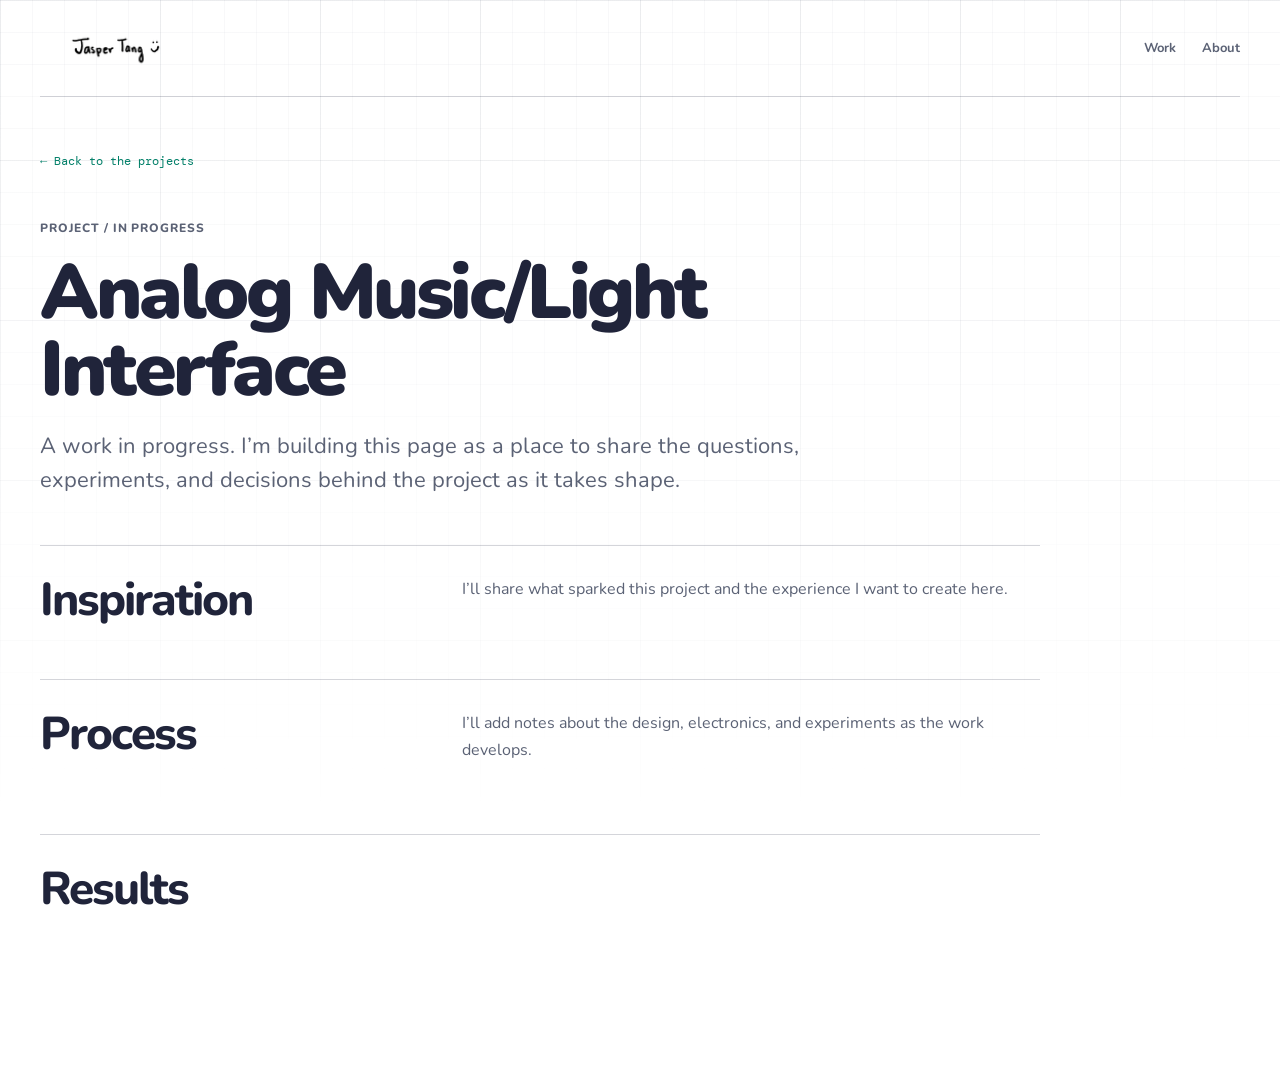
==== projects/analog-music-light-interface.html @ 0d292098 "Polish portfolio and add project pages" ====
<!doctype html>
<html lang="en">
  <head>
    <meta charset="UTF-8" />
    <meta name="viewport" content="width=device-width, initial-scale=1.0" />
    <meta name="description" content="Jasper Tang's in-progress Analog Music/Light Interface." />
    <title>Analog Music/Light Interface — Jasper Tang</title>
    <link rel="preconnect" href="https://fonts.googleapis.com" />
    <link rel="preconnect" href="https://fonts.gstatic.com" crossorigin />
    <link href="https://fonts.googleapis.com/css2?family=DM+Mono&family=Nunito:wght@400;500;600;700;800;900&display=swap" rel="stylesheet" />
    <link rel="stylesheet" href="../styles.css" />
  </head>
  <body>
    <div class="atmosphere" aria-hidden="true"></div>
    <header class="site-header">
      <a class="wordmark" href="../index.html#top" aria-label="Jasper Tang home"><img src="../assets/Jasper Tang.png" alt="" /></a>
      <nav aria-label="Project navigation"><a href="../index.html#work">Work</a><a href="../index.html#about">About</a></nav>
    </header>
    <main class="case-page">
      <a class="case-back" href="../index.html#work">← Back to the projects</a>
      <section class="case-intro">
        <p class="eyebrow">PROJECT / IN PROGRESS</p>
        <h1>Analog Music/Light Interface</h1>
        <p class="case-lead">A work in progress. I’m building this page as a place to share the questions, experiments, and decisions behind the project as it takes shape.</p>
      </section>
      <section class="case-section" aria-labelledby="inspiration-title">
        <div><h2 id="inspiration-title">Inspiration</h2></div>
        <div class="case-section-copy"><p>I’ll share what sparked this project and the experience I want to create here.</p></div>
      </section>
      <section class="case-section" aria-labelledby="process-title">
        <div><h2 id="process-title">Process</h2></div>
        <div class="case-section-copy"><p>I’ll add notes about the design, electronics, and experiments as the work develops.</p></div>
      </section>
      <section class="case-section" aria-labelledby="results-title">
        <div><h2 id="results-title">Results</h2></div>
        <div class="case-section-copy"></div>
      </section>
    </main>
  </body>
</html>
---- styles.css ----
/* Design tokens: shared colors, typography, and surface treatments. */
:root { --ink:#20243a; --base:#fff; --surface-color:rgb(255,255,255); --muted:#5b6275; --line:rgba(42,48,72,.2); --teal:#007f68; --blue:#386bff; --lime:#a8d82a; --coral:#ff604f; --violet:#8958d8; }

/* Global reset and base document styles. */
* { box-sizing:border-box; }
html { scroll-behavior:smooth; }
body { margin:0; overflow-x:hidden; color:var(--ink); background:var(--surface-color); font:16px "Nunito",sans-serif; }
a { color:inherit; text-decoration:none; }

/* Fixed atmospheric layers create a fluid, natural-technology backdrop. */
.atmosphere { position:fixed; z-index:-2; inset:0; overflow:hidden; background:var(--surface-color); }
.atmosphere::after { content:""; position:absolute; inset:0; opacity:.7; background-image:linear-gradient(rgba(63,73,99,.055) 1px,transparent 1px),linear-gradient(90deg,rgba(63,73,99,.055) 1px,transparent 1px),linear-gradient(rgba(63,73,99,.1) 1px,transparent 1px),linear-gradient(90deg,rgba(63,73,99,.1) 1px,transparent 1px); background-size:32px 32px,32px 32px,160px 160px,160px 160px; mask-image:linear-gradient(to bottom,black,transparent 92%); }

/* Shared page width and navigation. */
.site-header, main, footer { width:min(1200px,calc(100% - 48px)); margin:auto; }
.site-header { display:flex; align-items:center; justify-content:space-between; padding:28px 0; border-bottom:1px solid var(--line); }
.wordmark { display:block; width:154px; height:40px; overflow:hidden; }
.wordmark img { display:block; width:100%; height:100%; object-fit:cover; object-position:center; }
nav { display:flex; gap:26px; color:var(--muted); font:700 13px "Nunito",sans-serif; }
nav a:hover, .footer-bottom a:hover { color:var(--teal); }

/* A rounder typeface softens the portfolio while keeping the technical details crisp. */
.hero { position:relative; isolation:isolate; min-height:680px; display:flex; flex-direction:column; justify-content:center; padding:85px 0 115px; }
.hero::after { content:""; position:absolute; z-index:0; top:0; bottom:0; left:50%; width:100vw; transform:translateX(-50%); pointer-events:none; background:none; }
.hero > :not(.hero-art) { position:relative; z-index:1; }
.hero-art { position:absolute; z-index:0; top:0; bottom:0; left:50%; width:100vw; height:100%; transform:translateX(-50%); object-fit:cover; opacity:0; transition:opacity .8s ease; }
.hero-art.is-ready { opacity:1; }
.eyebrow,.project-number,.project-type { margin:0; color:var(--muted); font:800 12px/1.2 "Nunito",sans-serif; letter-spacing:.08em; text-transform:uppercase; }
.status-dot { display:inline-block; width:7px; height:7px; margin:0 7px 1px 0; border-radius:50%; background:var(--lime); box-shadow:0 0 12px var(--lime); }
h1,h2,h3,p { margin-top:0; }
h1 { max-width:760px; margin:18px 0; font:900 clamp(42px,6vw,78px)/1 "Nunito",sans-serif; letter-spacing:-.045em; }
h1 em { color:var(--teal); font-style:italic; text-shadow:0 0 35px rgba(64,225,192,.28); }
.hero h1,.hero h1 em,.hero > .eyebrow,.hero-copy { color:#fff; }
.hero h1 em { text-shadow:0 2px 18px rgba(0,0,0,.22); }
.hero-copy { max-width:640px; margin:0 0 30px; color:var(--muted); font-size:16px; line-height:1.5; }
.hero .hero-copy { color:#fff; }
.text-link { width:fit-content; border-bottom:1px solid var(--teal); padding-bottom:7px; color:var(--teal); font:700 14px "Nunito",sans-serif; }
.text-link span { display:inline-block; margin-left:12px; transition:transform .2s ease; }
.hero-actions { display:flex; align-items:flex-start; flex-direction:column; gap:15px; }
.hero-actions .text-link { color:#fff; border-color:rgba(255,255,255,.82); transition:color .2s ease,border-color .2s ease,transform .2s ease; }
.hero-actions .text-link:hover { color:var(--lime); border-color:var(--lime); transform:translateX(4px); }
.hero-actions .text-link:hover span { transform:translate(3px,-2px); }
.hero-actions .text-link:focus-visible { outline:2px solid #fff; outline-offset:5px; }

/* Work grid and reusable project cards. */
/* Projects inherit the same reactive backdrop, so the page changes as one whole surface. */
.work { position:relative; z-index:0; padding:100px 0 120px; border-top:1px solid var(--line); }
.section-heading,.about { display:grid; grid-template-columns:1fr 2fr; gap:24px; }
.section-heading { margin-bottom:48px; }
h2 { margin-bottom:0; font:800 clamp(36px,5vw,61px)/1.06 "Nunito",sans-serif; letter-spacing:-.045em; }

/* One roomy, image-forward card per project keeps the portfolio easy to scan. */
.project-list { display:grid; gap:18px; width:100%; margin:16px 0 20px; }
.project-card { --project-accent:#267d68; --preview-start:#e0f4ec; --preview-end:#c2e7da; display:grid; grid-template-columns:minmax(0,.9fr) minmax(0,1.1fr); align-items:stretch; min-height:230px; overflow:hidden; border:1px solid rgba(42,48,72,.13); border-radius:24px; color:var(--ink); background:rgba(255,255,255,.86); box-shadow:0 12px 28px rgba(33,43,78,.07); text-decoration:none; transition:transform .22s ease,border-color .22s ease,box-shadow .22s ease; }
a.project-card:hover { transform:translateY(-3px); border-color:color-mix(in srgb,var(--project-accent),white 55%); box-shadow:0 18px 34px rgba(33,43,78,.12); }
.project-card:focus-visible { outline:3px solid var(--project-accent); outline-offset:4px; }
.project-card-copy { display:flex; align-items:flex-start; justify-content:center; flex-direction:column; padding:clamp(22px,4vw,42px); }
.project-card-status { margin-bottom:12px; border-radius:999px; padding:5px 10px; color:#fff; background:var(--project-accent); font:800 11px/1 "Nunito",sans-serif; letter-spacing:.1em; }
.project-card-title { max-width:14ch; margin:0; font:800 clamp(24px,3.1vw,36px)/1.12 "Nunito",sans-serif; letter-spacing:-.035em; }
.project-card-year { margin:9px 0 0; color:var(--muted); font:700 14px/1.3 "Nunito",sans-serif; }
.project-card-preview { position:relative; isolation:isolate; min-height:230px; margin:0; overflow:hidden; background:linear-gradient(135deg,var(--preview-start),var(--preview-end)); }
.project-card-preview::before { position:absolute; z-index:0; inset:0; content:""; background:radial-gradient(ellipse at 78% 22%,rgba(255,255,255,.75),transparent 42%),radial-gradient(ellipse at 15% 88%,rgba(255,255,255,.28),transparent 54%); }
.project-card-image { position:absolute; z-index:1; inset:0; width:100%; height:100%; object-fit:cover; opacity:0; transition:opacity .35s ease,transform .45s ease; }
.project-card-image.is-ready { opacity:1; }
a.project-card:hover .project-card-image.is-ready { transform:scale(1.025); }
.project-card-image.is-ready + .project-card-placeholder { opacity:0; }
.project-card-placeholder { position:absolute; z-index:2; inset:0; display:flex; align-items:center; justify-content:center; flex-direction:column; gap:8px; padding:18px; color:var(--project-accent); text-align:center; transition:opacity .25s ease; }
.project-card-placeholder span { font:800 13px "Nunito",sans-serif; letter-spacing:.06em; text-transform:uppercase; }
.project-card-placeholder small { color:var(--muted); font:12px "Nunito",sans-serif; overflow-wrap:anywhere; }
.project-card--analog { --project-accent:#8a5a9f; --preview-start:#f2e8f6; --preview-end:#ded0eb; }
.project-card--heat { --project-accent:#ca654c; --preview-start:#fff0dc; --preview-end:#f8d1b0; }
.project-card--synth { --project-accent:#a44fa0; --preview-start:#f7e9f6; --preview-end:#e7c9ed; }
.project-card--neutrino { --project-accent:#337c9d; --preview-start:#e4f4f4; --preview-end:#c4e0e9; }
.project-card--physics { --project-accent:#536cc0; --preview-start:#eaf0ff; --preview-end:#d2dcf7; }

/* About and contact sections. */
.about { display:block; padding:65px 0 70px; border-top:1px solid var(--line); }
.about-content { position:relative; display:grid; grid-template-columns:minmax(145px,.62fr) minmax(0,2fr) minmax(145px,.62fr); align-items:center; gap:clamp(24px,4vw,58px); }
.now-section .about-content { display:block; }
.about-copy { max-width:900px; margin:0 auto; text-align:center; }
.about h2 { max-width:900px; margin:14px auto 30px; }
.about-copy > p:not(.eyebrow) { max-width:700px; margin:0 auto 30px; color:var(--muted); font-size:18px; line-height:1.55; }
.about-copy .text-link { margin-inline:auto; }
/* Photos flank the intro; JPGs replace the colorful graph-paper placeholders when added. */
.about-photo { position:relative; width:100%; height:clamp(170px,20vw,260px); margin:0; overflow:hidden; border:0; background:#f2f4fa; box-shadow:none; }
.about-photo--left,.about-photo--right { border-radius:0; transform:none; }
.about-photo > img { display:block; width:100%; height:100%; object-fit:cover; }
.about-photo .photo-upload { position:absolute; inset:0; opacity:0; transition:opacity .35s ease; }
.photo-upload.is-ready { opacity:1; }

/* Origin lab: a tactile, self-contained window into the first physics simulation. */
.origin-lab { display:grid; grid-template-columns:minmax(0,1.15fr) minmax(260px,.85fr); align-items:center; gap:56px; padding:25px 0 70px; }
.lab-stage { position:relative; min-height:420px; overflow:hidden; border:1px solid rgba(42,48,72,.24); background:linear-gradient(145deg,rgba(255,255,255,.94),rgba(233,238,247,.94)); box-shadow:inset 0 0 80px rgba(56,107,255,.06),0 18px 45px rgba(33,43,78,.08); }
.lab-stage::before { content:""; position:absolute; inset:0; pointer-events:none; background-image:linear-gradient(rgba(56,75,118,.09) 1px,transparent 1px),linear-gradient(90deg,rgba(56,75,118,.09) 1px,transparent 1px); background-size:32px 32px; mask-image:linear-gradient(to bottom,black,transparent); }
#physics-canvas { position:absolute; inset:0; width:100%; height:100%; cursor:crosshair; touch-action:none; }
.lab-hud { position:absolute; z-index:1; top:17px; left:18px; right:18px; display:flex; justify-content:space-between; color:var(--muted); font:10px "DM Mono",monospace; letter-spacing:.05em; pointer-events:none; }
.lab-prompt { position:absolute; z-index:1; bottom:18px; left:18px; color:var(--muted); font:10px "DM Mono",monospace; letter-spacing:.04em; pointer-events:none; }
.lab-reset { position:absolute; z-index:2; right:17px; bottom:13px; border:1px solid rgba(42,48,72,.3); padding:7px 9px; color:var(--ink); background:rgba(255,255,255,.88); font:10px "DM Mono",monospace; cursor:pointer; }
.lab-reset:hover { color:#041311; background:var(--teal); }
.lab-story h2 { margin:14px 0 25px; font-size:clamp(31px,3.4vw,48px); }
.lab-story > p:not(.eyebrow) { color:var(--muted); line-height:1.58; }

/* The CUDA chapter faces inward: narrative left, a ready-to-fill GIF stage right. */
.heat-story { display:grid; grid-template-columns:minmax(0,1.05fr) minmax(280px,.95fr); align-items:center; gap:44px; padding:25px 0 70px; }
.heat-story-copy { max-width:680px; }
.heat-story h2 { margin:14px 0 25px; font-size:clamp(34px,4.2vw,54px); }
.heat-story-copy > p:not(.eyebrow) { color:var(--muted); line-height:1.58; }
.heat-visual { position:relative; display:grid; min-height:365px; margin:0; overflow:hidden; place-items:center; border:1px solid rgba(42,48,72,.24); background:radial-gradient(ellipse at 50% 48%,rgba(255,96,79,.2),transparent 38%),linear-gradient(145deg,rgba(255,255,255,.96),rgba(233,238,247,.94)); box-shadow:inset 0 0 80px rgba(56,107,255,.06),0 18px 45px rgba(33,43,78,.08); }
.heat-visual::before { position:absolute; inset:0; content:""; pointer-events:none; background-image:linear-gradient(rgba(56,75,118,.08) 1px,transparent 1px),linear-gradient(90deg,rgba(56,75,118,.08) 1px,transparent 1px); background-size:32px 32px; mask-image:linear-gradient(to bottom,black,transparent); }
.heat-gif { position:absolute; inset:0; width:100%; height:100%; object-fit:contain; background:#080e1b; opacity:0; transition:opacity .4s ease; }
.heat-gif.is-ready { opacity:1; }
.heat-gif-placeholder { z-index:1; display:flex; align-items:center; flex-direction:column; gap:14px; color:var(--ink); font:10px "DM Mono",monospace; letter-spacing:.08em; text-align:center; }
.heat-gif-placeholder small { color:var(--muted); font-size:9px; letter-spacing:.02em; }
.heat-gif.is-ready + .heat-gif-placeholder { opacity:0; }
.heat-pulse { width:94px; height:94px; border:1px solid rgba(255,174,102,.8); border-radius:50%; background:radial-gradient(circle,rgba(255,184,91,.78),rgba(232,95,61,.2) 52%,transparent 72%); box-shadow:0 0 42px rgba(242,129,69,.3); animation:heat-pulse 3s ease-in-out infinite alternate; }
@keyframes heat-pulse { to { transform:scale(1.18); opacity:.65; } }
@media (min-width:721px) and (max-width:900px) { .about-content { grid-template-columns:minmax(105px,.45fr) minmax(0,2fr) minmax(105px,.45fr); gap:22px; } .about-photo { height:175px; } .origin-lab,.heat-story { grid-template-columns:1fr; gap:24px; } }

footer { padding:70px 0 28px; border-top:1px solid var(--line); }
.footer-contact-links { display:grid; grid-template-columns:repeat(3,minmax(0,1fr)); width:min(100%,840px); margin:24px auto 90px; gap:12px; color:var(--muted); }
.footer-contact-links a { display:flex; align-items:center; justify-content:center; flex-direction:column; min-height:76px; padding:10px 12px; border:1px solid var(--line); font:700 13px "Nunito",sans-serif; text-align:center; transition:color .2s ease,border-color .2s ease,background .2s ease; }
.footer-contact-links a:hover { color:var(--teal); border-color:var(--teal); background:rgba(0,127,104,.04); }
.footer-contact-links small { margin-top:6px; color:var(--muted); font:600 12px "Nunito",sans-serif; overflow-wrap:anywhere; }
.footer-bottom { display:flex; align-items:center; justify-content:space-between; color:var(--muted); font:600 13px "Nunito",sans-serif; }
.footer-bottom div { display:flex; gap:24px; }

/* Shared project detail-page styles. */
.case-page { padding:52px 0 110px; }
.case-back { display:inline-block; margin-bottom:52px; color:var(--teal); font:12px "DM Mono",monospace; }
.case-back:hover { color:var(--violet); }
.case-intro { max-width:850px; margin-bottom:48px; }
.case-intro h1 { max-width:820px; margin:20px 0; }
.case-lead { max-width:760px; color:var(--muted); font-size:clamp(18px,2vw,22px); line-height:1.55; }
.case-section { display:grid; grid-template-columns:minmax(220px,.8fr) minmax(0,1.2fr); gap:36px; max-width:1000px; margin:0 0 54px; padding:30px 0 0; border-top:1px solid var(--line); }
.case-section h2 { margin:0; font-size:clamp(30px,4vw,46px); }
.case-section-copy { color:var(--muted); line-height:1.7; }
.case-section-copy p:first-child { margin-top:0; }
.case-result { display:grid; grid-template-columns:minmax(0,1.15fr) minmax(220px,.85fr); align-items:center; gap:32px; }
.case-result .case-visual,.case-result .case-physics-stage { width:100%; min-height:360px; margin:0; }
.case-result-copy { color:var(--muted); line-height:1.7; }
.case-result-copy h3 { margin:0 0 12px; color:var(--ink); font:800 24px "Nunito",sans-serif; }
.case-github { display:inline-flex; align-items:center; gap:10px; margin-top:10px; border-bottom:1px solid var(--teal); padding-bottom:7px; color:var(--teal); font:12px "DM Mono",monospace; }
.case-github:hover { color:var(--violet); border-color:var(--violet); }
.case-media-placeholder { position:relative; display:grid; min-height:360px; padding:28px; overflow:hidden; place-items:center; border:1px dashed rgba(42,48,72,.32); background:linear-gradient(145deg,rgba(255,255,255,.94),rgba(233,238,247,.94)); color:var(--muted); text-align:center; }
.case-demo-gif { position:absolute; inset:0; width:100%; height:100%; object-fit:contain; opacity:0; transition:opacity .35s ease; }
.case-demo-gif.is-ready { opacity:1; }
.case-demo-gif.is-ready + .case-demo-fallback { opacity:0; }
.case-demo-fallback { position:relative; z-index:1; transition:opacity .25s ease; }
.case-media-placeholder span { color:var(--ink); font:11px "DM Mono",monospace; letter-spacing:.08em; text-transform:uppercase; }
.case-media-placeholder small { max-width:300px; line-height:1.6; }
.case-visual { max-width:1000px; min-height:460px; }
.case-physics-stage { min-height:460px; }
.case-notes { display:grid; grid-template-columns:1fr 1fr; gap:44px; max-width:1000px; margin-top:74px; padding-top:26px; border-top:1px solid var(--line); }
.case-notes h2 { margin-top:15px; font-size:clamp(30px,4vw,48px); }
.case-notes > p { color:var(--muted); line-height:1.7; }
.photo-notes { position:relative; display:flex; align-items:center; justify-content:center; gap:24px; min-height:370px; overflow:hidden; border:1px solid var(--line); background-color:#fff; background-image:linear-gradient(rgba(63,73,99,.06) 1px,transparent 1px),linear-gradient(90deg,rgba(63,73,99,.06) 1px,transparent 1px); background-size:32px 32px; }
.photo-notes > .eyebrow { position:absolute; right:20px; bottom:16px; }
.photo-note { display:grid; place-items:center; width:170px; height:170px; padding:16px; color:#fff; font:12px/1.45 "DM Mono",monospace; letter-spacing:.06em; text-align:center; transform:rotate(-7deg); box-shadow:0 12px 24px rgba(32,36,58,.14); }
.photo-note--blue { background:var(--blue); }
.photo-note--coral { background:var(--coral); transform:rotate(5deg) translateY(-22px); }
.photo-note--lime { color:var(--ink); background:var(--lime); transform:rotate(-3deg) translateY(14px); }

/* Compact single-column layout for phones. */
@media (max-width:720px) { .site-header,main,footer { width:min(100% - 32px,1200px); } .hero { min-height:570px; padding:70px 0; } .hero h1,.hero-copy,.hero-actions,.hero > .eyebrow { max-width:100%; } .section-heading,.about,.origin-lab,.heat-story { grid-template-columns:1fr; gap:18px; } .about { padding:80px 0; } .about-content { grid-template-columns:1fr 1fr; gap:20px 14px; } .about-copy { grid-column:1 / -1; grid-row:1; } .about-photo { height:180px; } .about-photo--left { grid-column:1; grid-row:2; } .about-photo--right { grid-column:2; grid-row:2; } .origin-lab { padding:10px 0 85px; } .lab-stage { min-height:350px; } .heat-story { padding:10px 0 85px; } .heat-visual { min-height:290px; } .case-page { padding:34px 0 70px; } .case-back { margin-bottom:32px; } .case-notes { grid-template-columns:1fr; gap:12px; margin-top:48px; } .case-section,.case-result { grid-template-columns:1fr; gap:18px; } .case-section { margin-bottom:40px; } .case-result .case-visual,.case-result .case-physics-stage,.case-media-placeholder { min-height:290px; } .case-visual,.case-physics-stage { min-height:340px; } .photo-notes { min-height:460px; flex-wrap:wrap; gap:12px; padding:25px 14px 65px; } .photo-note { width:130px; height:130px; font-size:10px; } .footer-contact-links { margin-bottom:65px; gap:8px; } .footer-contact-links a { padding:10px 6px; font-size:10px; } .footer-contact-links small { font-size:8px; } .footer-bottom { align-items:flex-start; flex-direction:column; gap:18px; } }

/* Keep the narrative sections close enough to read as one story. */
@media (max-width:720px) {
  .about { padding:50px 0; }
  .origin-lab,.heat-story { padding-bottom:50px; }

}

@media (max-width:720px) {
  .project-card { grid-template-columns:minmax(0,.9fr) minmax(0,1.1fr); min-height:185px; border-radius:18px; }
  .project-card-copy { padding:16px; }
  .project-card-title { font-size:clamp(20px,5vw,27px); }
  .project-card-preview { min-height:185px; }
  .project-card-placeholder { padding:10px; }
  .project-card-placeholder small { font-size:10px; }
  .footer-contact-links a { font-size:11px; }
}
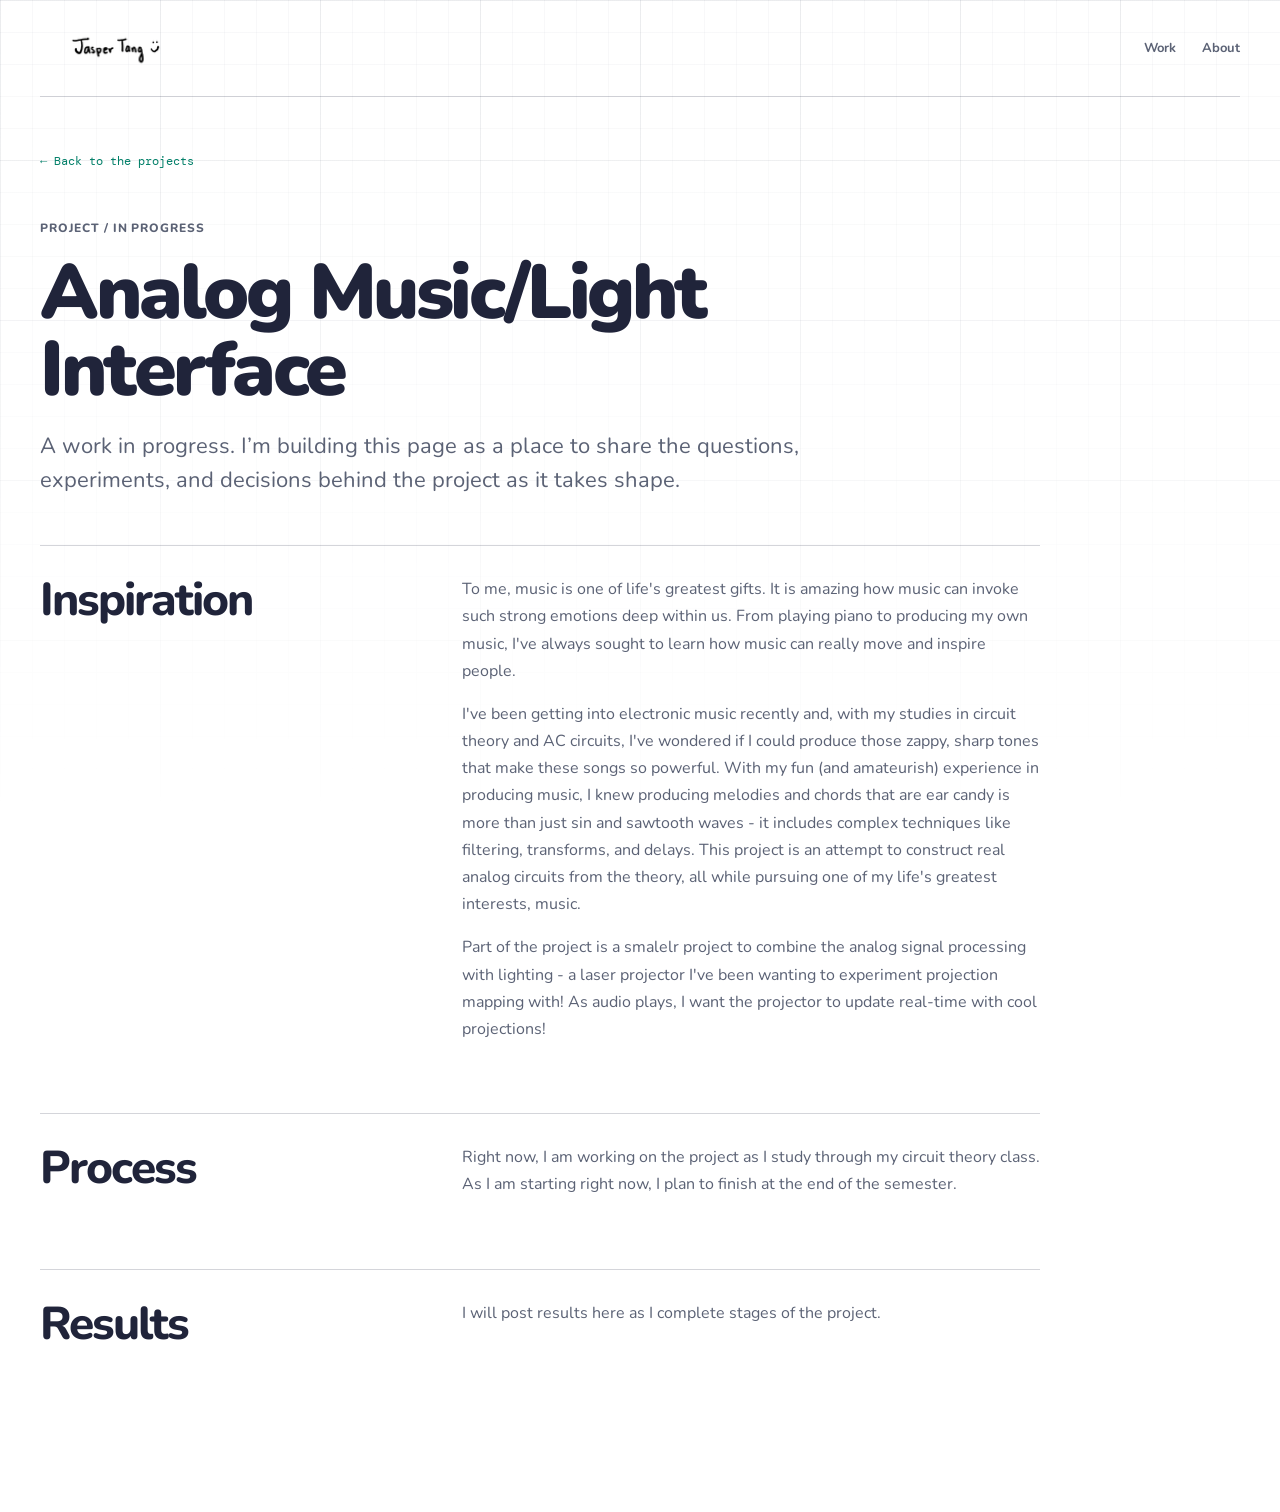
==== commit 61de2ee6: "Commit remaining portfolio updates" ====
--- a/projects/analog-music-light-interface.html
+++ b/projects/analog-music-light-interface.html
@@ -25,15 +25,22 @@
       </section>
       <section class="case-section" aria-labelledby="inspiration-title">
         <div><h2 id="inspiration-title">Inspiration</h2></div>
-        <div class="case-section-copy"><p>I’ll share what sparked this project and the experience I want to create here.</p></div>
+        <div class="case-section-copy"><p>To me, music is one of life's greatest gifts. It is amazing how music can invoke such strong emotions deep within us. From playing piano to producing my own music, I've always sought to learn how music can really move and inspire people.</p>
+            <p> I've been getting into electronic music recently and, with my studies in circuit theory and AC circuits, I've wondered if I could produce those zappy, sharp tones that make these songs so powerful. With my fun (and amateurish) experience in producing music, I knew producing melodies and chords that are ear candy is more than just sin and sawtooth waves - it includes complex techniques like filtering, transforms, and delays. This project is an attempt to construct real analog circuits from the theory, all while pursuing one of my life's greatest interests, music. 
+            </p>
+            <p> Part of the project is a smalelr project to combine the analog signal processing with lighting - a laser projector I've been wanting to experiment projection mapping with! As audio plays, I want the projector to update real-time with cool projections!  
+            </p>
+        </div>
       </section>
       <section class="case-section" aria-labelledby="process-title">
         <div><h2 id="process-title">Process</h2></div>
-        <div class="case-section-copy"><p>I’ll add notes about the design, electronics, and experiments as the work develops.</p></div>
+        <div class="case-section-copy"><p>Right now, I am working on the project as I study through my circuit theory class. As I am starting right now, I plan to finish at the end of the semester. </p></div>
       </section>
       <section class="case-section" aria-labelledby="results-title">
         <div><h2 id="results-title">Results</h2></div>
-        <div class="case-section-copy"></div>
+        <div class="case-section-copy"><p>
+            I will post results here as I complete stages of the project.
+            </p></div>
       </section>
     </main>
   </body>
--- a/styles.css
+++ b/styles.css
@@ -75,6 +75,7 @@
 
 /* About and contact sections. */
 .about { display:block; padding:65px 0 70px; border-top:1px solid var(--line); }
+.about > .about-content { display:block; }
 .about-content { position:relative; display:grid; grid-template-columns:minmax(145px,.62fr) minmax(0,2fr) minmax(145px,.62fr); align-items:center; gap:clamp(24px,4vw,58px); }
 .now-section .about-content { display:block; }
 .about-copy { max-width:900px; margin:0 auto; text-align:center; }
@@ -135,6 +136,8 @@
 .case-section h2 { margin:0; font-size:clamp(30px,4vw,46px); }
 .case-section-copy { color:var(--muted); line-height:1.7; }
 .case-section-copy p:first-child { margin-top:0; }
+.spreadsheet-embed { width:100%; min-height:440px; margin-top:24px; overflow:hidden; border:1px solid var(--line); border-radius:14px; background:#fff; box-shadow:0 12px 28px rgba(33,43,78,.07); }
+.spreadsheet-embed iframe { display:block; width:100%; height:440px; border:0; }
 .case-result { display:grid; grid-template-columns:minmax(0,1.15fr) minmax(220px,.85fr); align-items:center; gap:32px; }
 .case-result .case-visual,.case-result .case-physics-stage { width:100%; min-height:360px; margin:0; }
 .case-result-copy { color:var(--muted); line-height:1.7; }
@@ -161,7 +164,7 @@
 .photo-note--lime { color:var(--ink); background:var(--lime); transform:rotate(-3deg) translateY(14px); }
 
 /* Compact single-column layout for phones. */
-@media (max-width:720px) { .site-header,main,footer { width:min(100% - 32px,1200px); } .hero { min-height:570px; padding:70px 0; } .hero h1,.hero-copy,.hero-actions,.hero > .eyebrow { max-width:100%; } .section-heading,.about,.origin-lab,.heat-story { grid-template-columns:1fr; gap:18px; } .about { padding:80px 0; } .about-content { grid-template-columns:1fr 1fr; gap:20px 14px; } .about-copy { grid-column:1 / -1; grid-row:1; } .about-photo { height:180px; } .about-photo--left { grid-column:1; grid-row:2; } .about-photo--right { grid-column:2; grid-row:2; } .origin-lab { padding:10px 0 85px; } .lab-stage { min-height:350px; } .heat-story { padding:10px 0 85px; } .heat-visual { min-height:290px; } .case-page { padding:34px 0 70px; } .case-back { margin-bottom:32px; } .case-notes { grid-template-columns:1fr; gap:12px; margin-top:48px; } .case-section,.case-result { grid-template-columns:1fr; gap:18px; } .case-section { margin-bottom:40px; } .case-result .case-visual,.case-result .case-physics-stage,.case-media-placeholder { min-height:290px; } .case-visual,.case-physics-stage { min-height:340px; } .photo-notes { min-height:460px; flex-wrap:wrap; gap:12px; padding:25px 14px 65px; } .photo-note { width:130px; height:130px; font-size:10px; } .footer-contact-links { margin-bottom:65px; gap:8px; } .footer-contact-links a { padding:10px 6px; font-size:10px; } .footer-contact-links small { font-size:8px; } .footer-bottom { align-items:flex-start; flex-direction:column; gap:18px; } }
+@media (max-width:720px) { .site-header,main,footer { width:min(100% - 32px,1200px); } .hero { min-height:570px; padding:70px 0; } .hero h1,.hero-copy,.hero-actions,.hero > .eyebrow { max-width:100%; } .section-heading,.about,.origin-lab,.heat-story { grid-template-columns:1fr; gap:18px; } .about { padding:80px 0; } .about-content { grid-template-columns:1fr 1fr; gap:20px 14px; } .about-copy { grid-column:1 / -1; grid-row:1; } .about-photo { height:180px; } .about-photo--left { grid-column:1; grid-row:2; } .about-photo--right { grid-column:2; grid-row:2; } .origin-lab { padding:10px 0 85px; } .lab-stage { min-height:350px; } .heat-story { padding:10px 0 85px; } .heat-visual { min-height:290px; } .case-page { padding:34px 0 70px; } .case-back { margin-bottom:32px; } .case-notes { grid-template-columns:1fr; gap:12px; margin-top:48px; } .case-section,.case-result { grid-template-columns:1fr; gap:18px; } .case-section { margin-bottom:40px; } .case-result .case-visual,.case-result .case-physics-stage,.case-media-placeholder { min-height:290px; } .case-visual,.case-physics-stage { min-height:340px; } .spreadsheet-embed { min-height:360px; } .spreadsheet-embed iframe { height:360px; } .photo-notes { min-height:460px; flex-wrap:wrap; gap:12px; padding:25px 14px 65px; } .photo-note { width:130px; height:130px; font-size:10px; } .footer-contact-links { margin-bottom:65px; gap:8px; } .footer-contact-links a { padding:10px 6px; font-size:10px; } .footer-contact-links small { font-size:8px; } .footer-bottom { align-items:flex-start; flex-direction:column; gap:18px; } }
 
 /* Keep the narrative sections close enough to read as one story. */
 @media (max-width:720px) {
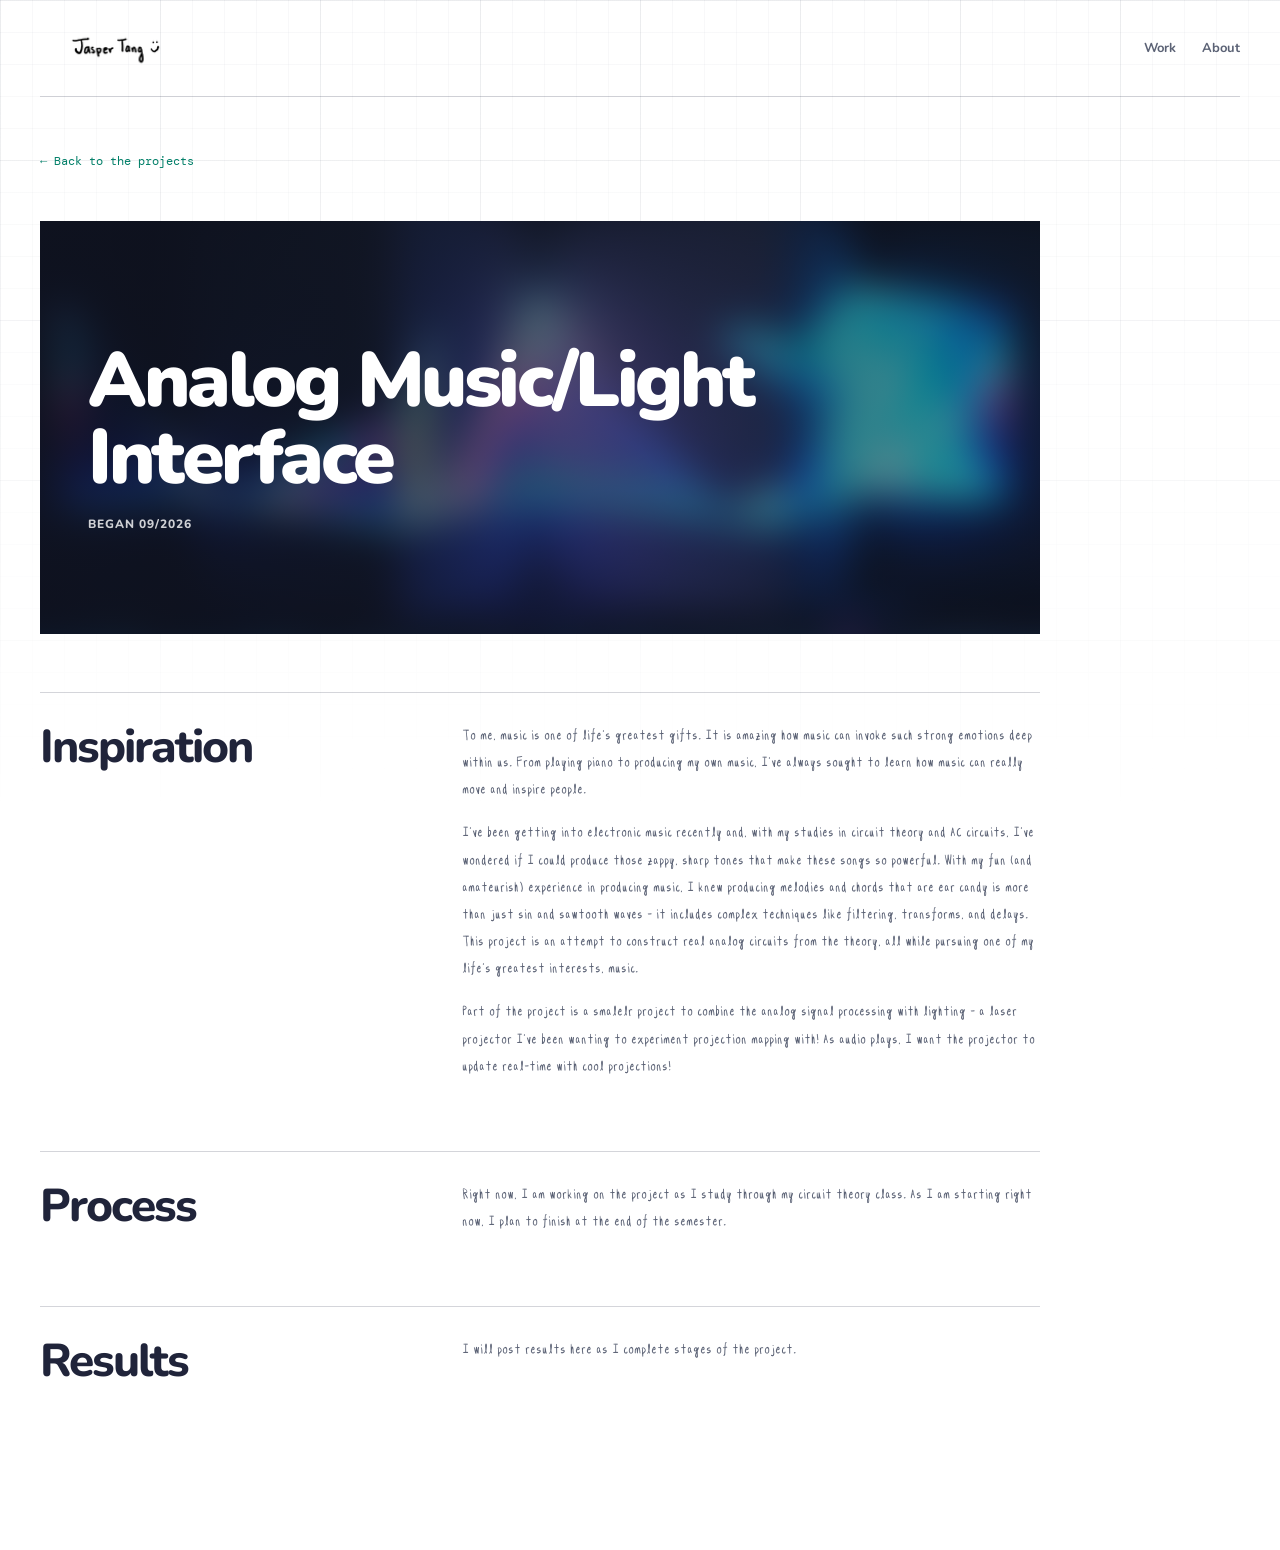
==== commit ad034c34: "Add portfolio project media and local editor" ====
--- a/projects/analog-music-light-interface.html
+++ b/projects/analog-music-light-interface.html
@@ -1,27 +1,25 @@
 <!doctype html>
-<html lang="en">
-  <head>
-    <meta charset="UTF-8" />
-    <meta name="viewport" content="width=device-width, initial-scale=1.0" />
-    <meta name="description" content="Jasper Tang's in-progress Analog Music/Light Interface." />
+<html lang="en"><head>
+    <meta charset="UTF-8">
+    <meta name="viewport" content="width=device-width, initial-scale=1.0">
+    <meta name="description" content="Jasper Tang's in-progress Analog Music/Light Interface.">
     <title>Analog Music/Light Interface — Jasper Tang</title>
-    <link rel="preconnect" href="https://fonts.googleapis.com" />
-    <link rel="preconnect" href="https://fonts.gstatic.com" crossorigin />
-    <link href="https://fonts.googleapis.com/css2?family=DM+Mono&family=Nunito:wght@400;500;600;700;800;900&display=swap" rel="stylesheet" />
-    <link rel="stylesheet" href="../styles.css" />
+    <link rel="preconnect" href="https://fonts.googleapis.com">
+    <link rel="preconnect" href="https://fonts.gstatic.com" crossorigin="">
+    <link href="https://fonts.googleapis.com/css2?family=DM+Mono&amp;family=Nunito:wght@400;500;600;700;800;900&amp;display=swap" rel="stylesheet">
+    <link rel="stylesheet" href="../styles.css">
   </head>
   <body>
     <div class="atmosphere" aria-hidden="true"></div>
     <header class="site-header">
-      <a class="wordmark" href="../index.html#top" aria-label="Jasper Tang home"><img src="../assets/Jasper Tang.png" alt="" /></a>
+      <a class="wordmark" href="../index.html#top" aria-label="Jasper Tang home"><img src="../assets/Jasper Tang.png" alt=""></a>
       <nav aria-label="Project navigation"><a href="../index.html#work">Work</a><a href="../index.html#about">About</a></nav>
     </header>
     <main class="case-page">
       <a class="case-back" href="../index.html#work">← Back to the projects</a>
-      <section class="case-intro">
-        <p class="eyebrow">PROJECT / IN PROGRESS</p>
+      <section class="case-intro" style="--case-image: url('../assets/analog-music-light-interface.jpg')">
         <h1>Analog Music/Light Interface</h1>
-        <p class="case-lead">A work in progress. I’m building this page as a place to share the questions, experiments, and decisions behind the project as it takes shape.</p>
+        <p class="eyebrow">Began 09/2026</p>
       </section>
       <section class="case-section" aria-labelledby="inspiration-title">
         <div><h2 id="inspiration-title">Inspiration</h2></div>
@@ -43,5 +41,6 @@
             </p></div>
       </section>
     </main>
-  </body>
-</html>
+  
+
+<span id="PING_CONTENT_PUSH_NOTIFICATION" style="display: none;"></span><span id="PING_CONTENT_PUSH_NOTIFICATION" style="display: none;"></span></body></html>
--- a/styles.css
+++ b/styles.css
@@ -1,10 +1,12 @@
 /* Design tokens: shared colors, typography, and surface treatments. */
 :root { --ink:#20243a; --base:#fff; --surface-color:rgb(255,255,255); --muted:#5b6275; --line:rgba(42,48,72,.2); --teal:#007f68; --blue:#386bff; --lime:#a8d82a; --coral:#ff604f; --violet:#8958d8; }
+@font-face { font-family:"Jaspersfont"; src:url("assets/fonts/Jaspersfont-Regular.otf") format("opentype"); font-style:normal; font-weight:400; font-display:swap; }
 
 /* Global reset and base document styles. */
 * { box-sizing:border-box; }
 html { scroll-behavior:smooth; }
 body { margin:0; overflow-x:hidden; color:var(--ink); background:var(--surface-color); font:16px "Nunito",sans-serif; }
+p:not(.eyebrow),.case-section-copy,.case-result-copy,.slides-hint,.video-feature-link,.project-card-placeholder small,.footer-contact-links small { font-family:"Jaspersfont","Nunito",sans-serif; }
 a { color:inherit; text-decoration:none; }
 
 /* Fixed atmospheric layers create a fluid, natural-technology backdrop. */
@@ -108,11 +110,11 @@
 .heat-story-copy > p:not(.eyebrow) { color:var(--muted); line-height:1.58; }
 .heat-visual { position:relative; display:grid; min-height:365px; margin:0; overflow:hidden; place-items:center; border:1px solid rgba(42,48,72,.24); background:radial-gradient(ellipse at 50% 48%,rgba(255,96,79,.2),transparent 38%),linear-gradient(145deg,rgba(255,255,255,.96),rgba(233,238,247,.94)); box-shadow:inset 0 0 80px rgba(56,107,255,.06),0 18px 45px rgba(33,43,78,.08); }
 .heat-visual::before { position:absolute; inset:0; content:""; pointer-events:none; background-image:linear-gradient(rgba(56,75,118,.08) 1px,transparent 1px),linear-gradient(90deg,rgba(56,75,118,.08) 1px,transparent 1px); background-size:32px 32px; mask-image:linear-gradient(to bottom,black,transparent); }
-.heat-gif { position:absolute; inset:0; width:100%; height:100%; object-fit:contain; background:#080e1b; opacity:0; transition:opacity .4s ease; }
-.heat-gif.is-ready { opacity:1; }
-.heat-gif-placeholder { z-index:1; display:flex; align-items:center; flex-direction:column; gap:14px; color:var(--ink); font:10px "DM Mono",monospace; letter-spacing:.08em; text-align:center; }
-.heat-gif-placeholder small { color:var(--muted); font-size:9px; letter-spacing:.02em; }
-.heat-gif.is-ready + .heat-gif-placeholder { opacity:0; }
+.heat-image { position:absolute; inset:0; width:100%; height:100%; object-fit:contain; background:#080e1b; opacity:0; transition:opacity .4s ease; }
+.heat-image.is-ready { opacity:1; }
+.heat-image-placeholder { z-index:1; display:flex; align-items:center; flex-direction:column; gap:14px; color:var(--ink); font:10px "DM Mono",monospace; letter-spacing:.08em; text-align:center; }
+.heat-image-placeholder small { color:var(--muted); font-size:9px; letter-spacing:.02em; }
+.heat-image.is-ready + .heat-image-placeholder { opacity:0; }
 .heat-pulse { width:94px; height:94px; border:1px solid rgba(255,174,102,.8); border-radius:50%; background:radial-gradient(circle,rgba(255,184,91,.78),rgba(232,95,61,.2) 52%,transparent 72%); box-shadow:0 0 42px rgba(242,129,69,.3); animation:heat-pulse 3s ease-in-out infinite alternate; }
 @keyframes heat-pulse { to { transform:scale(1.18); opacity:.65; } }
 @media (min-width:721px) and (max-width:900px) { .about-content { grid-template-columns:minmax(105px,.45fr) minmax(0,2fr) minmax(105px,.45fr); gap:22px; } .about-photo { height:175px; } .origin-lab,.heat-story { grid-template-columns:1fr; gap:24px; } }
@@ -129,9 +131,12 @@
 .case-page { padding:52px 0 110px; }
 .case-back { display:inline-block; margin-bottom:52px; color:var(--teal); font:12px "DM Mono",monospace; }
 .case-back:hover { color:var(--violet); }
-.case-intro { max-width:850px; margin-bottom:48px; }
-.case-intro h1 { max-width:820px; margin:20px 0; }
-.case-lead { max-width:760px; color:var(--muted); font-size:clamp(18px,2vw,22px); line-height:1.55; }
+.case-intro { position:relative; isolation:isolate; max-width:1000px; margin:0 0 58px; padding:clamp(62px,8vw,110px) clamp(24px,4vw,48px); overflow:hidden; background:#252a3b; color:#fff; }
+.case-intro::before { position:absolute; z-index:-2; inset:-24px; content:""; background-image:var(--case-image,linear-gradient(135deg,#283049,#42506e)); background-position:center; background-size:cover; filter:blur(18px) saturate(1.15); transform:scale(1.06); }
+.case-intro::after { position:absolute; z-index:-1; inset:0; content:""; background:linear-gradient(100deg,rgba(16,20,35,.84),rgba(22,28,48,.48)); }
+.case-intro .eyebrow { color:rgba(255,255,255,.8); }
+.case-intro h1 { max-width:820px; margin:20px 0; color:#fff; }
+.case-lead { max-width:760px; color:rgba(255,255,255,.84); font-size:clamp(18px,2vw,22px); line-height:1.55; }
 .case-section { display:grid; grid-template-columns:minmax(220px,.8fr) minmax(0,1.2fr); gap:36px; max-width:1000px; margin:0 0 54px; padding:30px 0 0; border-top:1px solid var(--line); }
 .case-section h2 { margin:0; font-size:clamp(30px,4vw,46px); }
 .case-section-copy { color:var(--muted); line-height:1.7; }
@@ -151,6 +156,34 @@
 .case-demo-fallback { position:relative; z-index:1; transition:opacity .25s ease; }
 .case-media-placeholder span { color:var(--ink); font:11px "DM Mono",monospace; letter-spacing:.08em; text-transform:uppercase; }
 .case-media-placeholder small { max-width:300px; line-height:1.6; }
+.slides-section { max-width:1000px; margin-top:76px; padding-top:30px; border-top:1px solid var(--line); }
+.slides-heading { display:flex; align-items:end; justify-content:space-between; gap:24px; margin-bottom:22px; }
+.slides-heading h2 { margin:12px 0 0; font-size:clamp(30px,4vw,46px); }
+.slides-frame-wrap { overflow:hidden; border:1px solid rgba(42,48,72,.2); border-radius:12px; background:#e9eef7; box-shadow:0 18px 45px rgba(33,43,78,.1); }
+.slides-frame-wrap iframe { display:block; width:100%; height:min(72vw,760px); min-height:500px; border:0; background:#fff; }
+.slides-hint { color:var(--muted); font-size:14px; }
+.slides-hint a { color:var(--teal); text-decoration:underline; text-underline-offset:3px; }
+.video-feature { max-width:1000px; margin-top:76px; padding-top:30px; border-top:1px solid var(--line); }
+.video-feature-heading { margin-bottom:22px; }
+.video-feature-heading h2 { margin:12px 0 0; font-size:clamp(30px,4vw,46px); }
+.video-frame-wrap { overflow:hidden; border:1px solid rgba(42,48,72,.2); border-radius:12px; background:#151923; box-shadow:0 18px 45px rgba(33,43,78,.1); }
+.video-frame-wrap iframe { display:block; width:100%; aspect-ratio:16 / 9; border:0; }
+.video-feature-link { color:var(--muted); font-size:14px; }
+.video-feature-link a { color:var(--teal); text-decoration:underline; text-underline-offset:3px; }
+@media (max-width:720px) { .video-feature { margin-top:56px; } }
+.case-section--results .results-media { grid-column:1 / -1; display:grid; gap:36px; margin-top:8px; }
+.results-media .scan-feature,.results-media .video-feature { max-width:none; margin:0; padding:0; border:0; }
+.scan-feature-heading h3,.video-feature-heading h3 { margin:12px 0 8px; font-size:clamp(26px,3.5vw,38px); }
+.results-media .case-result-copy { padding-top:22px; border-top:1px solid var(--line); }
+.scan-feature { max-width:1000px; margin-top:76px; padding-top:30px; border-top:1px solid var(--line); }
+.scan-feature-heading { margin-bottom:22px; }
+.scan-feature-heading h2 { margin:12px 0 8px; font-size:clamp(30px,4vw,46px); }
+.scan-feature-heading > p:last-child { margin:0; color:var(--muted); }
+.scan-viewer { position:relative; height:clamp(380px,58vw,650px); overflow:hidden; border:1px solid rgba(42,48,72,.2); border-radius:12px; background:#eef1f7; box-shadow:0 18px 45px rgba(33,43,78,.1); }
+.scan-viewer canvas { display:block; width:100%; height:100%; touch-action:none; }
+.scan-status { position:absolute; top:50%; left:50%; margin:0; padding:12px 16px; border:1px solid rgba(42,48,72,.14); border-radius:999px; background:rgba(255,255,255,.84); color:var(--muted); font:11px "DM Mono",monospace; transform:translate(-50%,-50%); }
+.scan-hint { position:absolute; right:16px; bottom:14px; padding:8px 10px; border-radius:4px; background:rgba(255,255,255,.76); color:var(--muted); font:9px "DM Mono",monospace; letter-spacing:.06em; pointer-events:none; }
+@media (max-width:720px) { .scan-feature { margin-top:56px; } .scan-viewer { height:68vh; min-height:360px; max-height:520px; } .scan-hint { right:9px; bottom:9px; font-size:8px; } }
 .case-visual { max-width:1000px; min-height:460px; }
 .case-physics-stage { min-height:460px; }
 .case-notes { display:grid; grid-template-columns:1fr 1fr; gap:44px; max-width:1000px; margin-top:74px; padding-top:26px; border-top:1px solid var(--line); }
@@ -164,7 +197,8 @@
 .photo-note--lime { color:var(--ink); background:var(--lime); transform:rotate(-3deg) translateY(14px); }
 
 /* Compact single-column layout for phones. */
-@media (max-width:720px) { .site-header,main,footer { width:min(100% - 32px,1200px); } .hero { min-height:570px; padding:70px 0; } .hero h1,.hero-copy,.hero-actions,.hero > .eyebrow { max-width:100%; } .section-heading,.about,.origin-lab,.heat-story { grid-template-columns:1fr; gap:18px; } .about { padding:80px 0; } .about-content { grid-template-columns:1fr 1fr; gap:20px 14px; } .about-copy { grid-column:1 / -1; grid-row:1; } .about-photo { height:180px; } .about-photo--left { grid-column:1; grid-row:2; } .about-photo--right { grid-column:2; grid-row:2; } .origin-lab { padding:10px 0 85px; } .lab-stage { min-height:350px; } .heat-story { padding:10px 0 85px; } .heat-visual { min-height:290px; } .case-page { padding:34px 0 70px; } .case-back { margin-bottom:32px; } .case-notes { grid-template-columns:1fr; gap:12px; margin-top:48px; } .case-section,.case-result { grid-template-columns:1fr; gap:18px; } .case-section { margin-bottom:40px; } .case-result .case-visual,.case-result .case-physics-stage,.case-media-placeholder { min-height:290px; } .case-visual,.case-physics-stage { min-height:340px; } .spreadsheet-embed { min-height:360px; } .spreadsheet-embed iframe { height:360px; } .photo-notes { min-height:460px; flex-wrap:wrap; gap:12px; padding:25px 14px 65px; } .photo-note { width:130px; height:130px; font-size:10px; } .footer-contact-links { margin-bottom:65px; gap:8px; } .footer-contact-links a { padding:10px 6px; font-size:10px; } .footer-contact-links small { font-size:8px; } .footer-bottom { align-items:flex-start; flex-direction:column; gap:18px; } }
+@media (max-width:720px) { .site-header,main,footer { width:min(100% - 32px,1200px); } .hero { min-height:570px; padding:70px 0; } .hero h1,.hero-copy,.hero-actions,.hero > .eyebrow { max-width:100%; } .section-heading,.about,.origin-lab,.heat-story { grid-template-columns:1fr; gap:18px; } .about { padding:80px 0; } .about-content { grid-template-columns:1fr 1fr; gap:20px 14px; } .about-copy { grid-column:1 / -1; grid-row:1; } .about-photo { height:180px; } .about-photo--left { grid-column:1; grid-row:2; } .about-photo--right { grid-column:2; grid-row:2; } .origin-lab { padding:10px 0 85px; } .lab-stage { min-height:350px; } .heat-story { padding:10px 0 85px; } .heat-visual { min-height:290px; } .case-page { padding:34px 0 70px; } .case-back { margin-bottom:32px; } .case-notes { grid-template-columns:1fr; gap:12px; margin-top:48px; } .case-section,.case-result { grid-template-columns:1fr; gap:18px; } .case-section { margin-bottom:40px; } .case-result .case-visual,.case-result .case-physics-stage,.case-media-placeholder { min-height:290px; } .case-visual,.case-physics-stage { min-height:340px; } .slides-section { margin-top:56px; } .slides-heading { align-items:flex-start; flex-direction:column; } .slides-frame-wrap iframe { height:68vh; min-height:390px; } .spreadsheet-embed { min-height:360px; } .spreadsheet-embed iframe { height:360px; } .photo-notes { min-height:460px; flex-wrap:wrap; gap:12px; padding:25px 14px 65px; } .photo-note { width:130px; height:130px; font-size:10px; } .footer-contact-links { margin-bottom:65px; gap:8px; } .footer-contact-links a { padding:10px 6px; font-size:10px; } .footer-contact-links small { font-size:8px; } .footer-bottom { align-items:flex-start; flex-direction:column; gap:18px; } }
+@media (max-width:720px) { .case-intro { margin-bottom:42px; padding:56px 16px; } }
 
 /* Keep the narrative sections close enough to read as one story. */
 @media (max-width:720px) {
